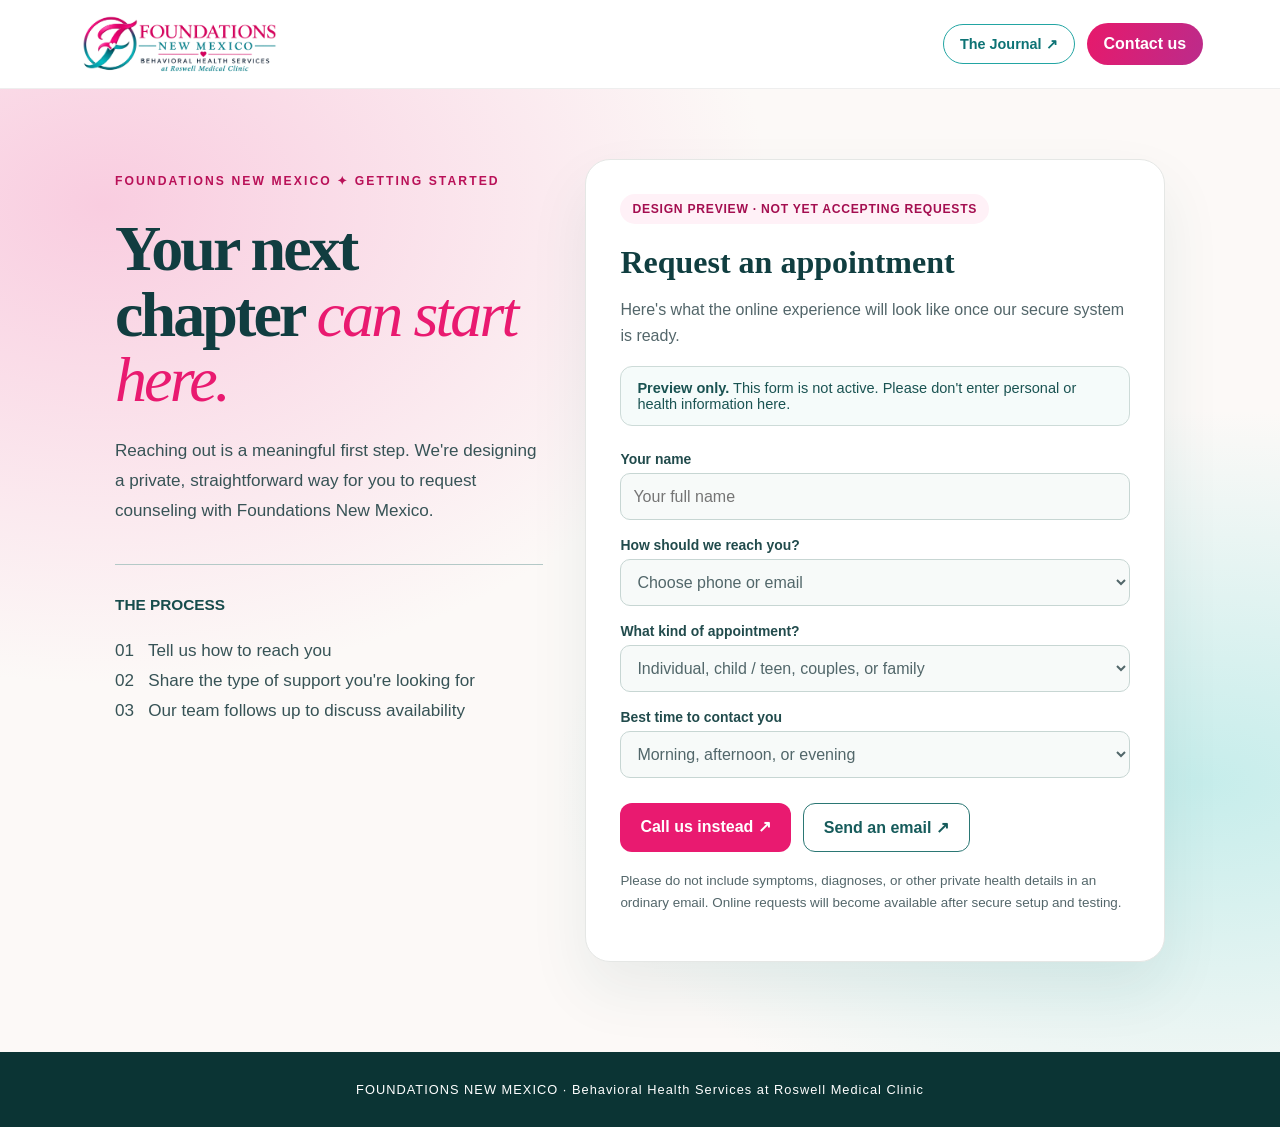
==== appointment.html @ cca27cfd "Create safe preview of independent Foundations appointment request experience" ====
<!doctype html>
<html lang="en"><head><meta charset="utf-8"><meta name="viewport" content="width=device-width,initial-scale=1">
<title>Request an Appointment | Foundations New Mexico</title>
<meta name="description" content="Learn how to request a counseling appointment with Foundations New Mexico in Roswell.">
<link rel="stylesheet" href="styles.css?v=20261008-appointment-preview">
<style>
.appointment-shell{min-height:calc(100vh - 90px);background:radial-gradient(ellipse at 8% 12%,#f9cde0 0%,transparent 40%),radial-gradient(ellipse at 94% 72%,#c6edeb 0%,transparent 38%),#fcf9f7;padding:70px 22px 90px}
.appointment-wrap{max-width:1050px;margin:auto;display:grid;grid-template-columns: .85fr 1.15fr;gap:42px;align-items:start}
.appointment-intro .eyebrow{color:#b91158;letter-spacing:.17em;font-size:.76rem;font-weight:900}.appointment-intro h1{font:700 clamp(2.8rem,5vw,5rem)/1.02 Georgia,serif;letter-spacing:-.045em;margin:24px 0;color:#113d40}.appointment-intro h1 em{color:#e91a70;font-weight:400}.appointment-intro p{font-size:1.07rem;line-height:1.75;color:#375356}.appointment-steps{margin-top:38px;border-top:1px solid #b4c9c7;padding-top:25px;color:#174c4c;font-size:.96rem;line-height:1.9}.appointment-card{background:white;border:1px solid #e5e7e5;border-radius:25px;padding:34px;box-shadow:0 28px 60px #1d505015}.appointment-pill{display:inline-block;border-radius:100px;padding:8px 12px;background:#fff1f7;color:#a40e50;font-weight:800;font-size:.76rem;letter-spacing:.06em}.appointment-card h2{font:700 2rem Georgia,serif;color:#103e40;margin:20px 0 10px}.appointment-card p{line-height:1.6;color:#53666a}.appointment-demo{border:1px solid #cddbd8;background:#f5fbfa;border-radius:12px;padding:13px 16px;color:#1a5352;font-size:.91rem;margin:18px 0 25px}.appointment-card label{display:block;font-size:.87rem;margin:17px 0 0;color:#214b4c}.appointment-card input,.appointment-card select{border-radius:10px;border:1px solid #c7d6d3;background:#f7faf9;min-height:47px;color:#52676a}.appointment-card input:disabled,.appointment-card select:disabled{opacity:1}.appointment-actions{display:flex;gap:12px;flex-wrap:wrap;margin-top:25px}.appointment-actions a{display:inline-block;padding:14px 20px;border-radius:12px;text-decoration:none;font-weight:800}.appointment-call{background:#e91a70;color:white}.appointment-email{border:1px solid #2b7774;color:#165b5b}.appointment-footnote{font-size:.84rem;color:#5c6c70;margin-top:18px}@media(max-width:760px){.appointment-wrap{grid-template-columns:1fr;gap:25px}.appointment-shell{padding:44px 18px 70px}.appointment-card{padding:24px}.appointment-intro h1{font-size:3.25rem}}
</style></head><body>
<header class="site-header"><a class="brand" href="index.html" aria-label="Foundations New Mexico home"><img src="foundations-logo-web.webp" alt="Foundations New Mexico"></a><nav class="header-actions" aria-label="Main navigation"><a class="blog-nav" href="journal.html">The Journal ↗</a><a class="request" href="index.html#contact">Contact us</a></nav></header>
<main class="appointment-shell"><div class="appointment-wrap">
<section class="appointment-intro"><p class="eyebrow">FOUNDATIONS NEW MEXICO ✦ GETTING STARTED</p><h1>Your next chapter <em>can start here.</em></h1><p>Reaching out is a meaningful first step. We're designing a private, straightforward way for you to request counseling with Foundations New Mexico.</p><div class="appointment-steps"><strong>THE PROCESS</strong><p>01 &nbsp; Tell us how to reach you<br>02 &nbsp; Share the type of support you're looking for<br>03 &nbsp; Our team follows up to discuss availability</p></div></section>
<section class="appointment-card" aria-labelledby="form-heading"><span class="appointment-pill">DESIGN PREVIEW · NOT YET ACCEPTING REQUESTS</span><h2 id="form-heading">Request an appointment</h2><p>Here's what the online experience will look like once our secure system is ready.</p><div class="appointment-demo"><strong>Preview only.</strong> This form is not active. Please don't enter personal or health information here.</div>
<div aria-label="Illustrative appointment request form">
<label for="demo-name">Your name</label><input id="demo-name" type="text" placeholder="Your full name" disabled>
<label for="demo-contact">How should we reach you?</label><select id="demo-contact" disabled><option>Choose phone or email</option></select>
<label for="demo-service">What kind of appointment?</label><select id="demo-service" disabled><option>Individual, child / teen, couples, or family</option></select>
<label for="demo-time">Best time to contact you</label><select id="demo-time" disabled><option>Morning, afternoon, or evening</option></select>
</div><div class="appointment-actions"><a class="appointment-call" href="tel:+15759146446">Call us instead ↗</a><a class="appointment-email" href="mailto:elizabeth@foundationsnewmexico.com?subject=Appointment%20Inquiry">Send an email ↗</a></div><p class="appointment-footnote">Please do not include symptoms, diagnoses, or other private health details in an ordinary email. Online requests will become available after secure setup and testing.</p></section>
</div></main><footer>FOUNDATIONS NEW MEXICO · Behavioral Health Services at Roswell Medical Clinic</footer></body></html>
---- styles.css ----
:root{--pink:#ee176d;--teal:#22a5a3;--ink:#09090b;--cream:#fbf8f3}*{box-sizing:border-box}html{scroll-behavior:smooth}body{margin:0;color:var(--ink);background:var(--cream);font-family:Arial,Helvetica,sans-serif}.site-header{min-height:88px;background:#fff;display:flex;align-items:center;justify-content:space-between;gap:24px;padding:10px max(24px,6vw);border-bottom:1px solid #eee}.brand{display:block;line-height:0}.brand img{display:block;width:min(320px,44vw);max-height:68px;object-fit:contain;object-position:left center}.request,button{background:var(--pink);color:#fff;padding:11px 17px;border:0;text-decoration:none;font-weight:800}.hero{background:#fff;padding:92px max(9vw,28px) 78px}.hero-copy{text-align:right}.hero h1{font-size:2.25rem;margin:0 0 28px;font-weight:900;letter-spacing:.01em}.hero h2{font-size:1.55rem;line-height:1.2;margin:0 0 28px;font-weight:900}.hero p{font-size:1.15rem;line-height:1.55;margin:0 0 55px}.hero-room{display:block;width:min(680px,100%);height:455px;margin-left:auto;object-fit:cover;object-position:center}.human{padding:72px max(9vw,28px) 70px;background:linear-gradient(135deg,#fff 70%,#e6f3f1);max-width:760px;margin:auto}.angle-wrap{clip-path:polygon(0 0,84% 0,100% 100%,14% 100%);height:410px;margin-bottom:38px;overflow:hidden}.second-room{display:block;width:100%;height:100%;object-fit:cover;object-position:center}.pink-label{color:var(--pink);font-weight:900;letter-spacing:.07em}.dots{color:var(--pink);font-weight:900;letter-spacing:2px;margin:18px 0}.human h2,.people h2,.contact h2{font-size:2rem;line-height:1.12;margin:0 0 22px}.human>p:not(.pink-label):not(.links){font-size:1.08rem;line-height:1.55}.links{display:grid;gap:8px;margin-top:28px}.links a{color:#111;text-decoration:underline}.people{background:var(--teal);padding:52px max(9vw,28px) 65px;max-width:760px;margin:auto}.people h2{font-size:2rem}.people>p:not(.pink-label){font-size:1.08rem;line-height:1.5}.portrait-placeholder{height:320px;border:5px solid #fff;margin-top:40px;display:grid;place-content:center;text-align:center;background:linear-gradient(145deg,#e9c7b5,#f7eee5);font:2rem Georgia}.portrait-placeholder small{font:14px Arial;margin-top:12px}.contact{max-width:760px;margin:auto;padding:70px max(9vw,28px);background:#fff}.contact form{display:grid;gap:16px;margin-top:30px}label{font-weight:700}input,select,textarea{display:block;width:100%;padding:12px;margin-top:6px;border:1px solid #bbb;font:inherit}address{margin-top:35px;font-style:normal;line-height:1.7}address a{color:inherit}footer{padding:30px;text-align:center;background:#0b3434;color:white;font-size:.8rem;letter-spacing:.08em}@media(max-width:600px){.site-header{min-height:70px;padding:8px 16px}.brand img{width:min(220px,55vw);max-height:54px}.request{font-size:.68rem;padding:9px 10px}.hero{padding:68px 22px 58px}.hero h1{font-size:1.9rem}.hero h2{font-size:1.25rem}.hero p{font-size:1rem}.hero-room{height:300px}.angle-wrap{height:310px}.human h2,.people h2,.contact h2{font-size:1.65rem}}
/* Locked poetic rebel hero */
.hero h1{font-size:clamp(2.05rem,4.3vw,4.1rem);line-height:1.13;letter-spacing:-.035em;max-width:900px;margin-left:auto}.hero h1 span{background:linear-gradient(110deg,#e91c72 12%,#b8328c 46%,#168e91 94%);background-clip:text;-webkit-background-clip:text;color:transparent}.hero h2{font-size:clamp(1.18rem,2.05vw,1.65rem);font-weight:500;line-height:1.48;max-width:670px}@media(max-width:600px){.hero h1{font-size:clamp(2rem,8vw,2.75rem);line-height:1.13}.hero h2{font-size:1.2rem}}

/* Refined luminous sparkle: quiet, editorial, never cartoonish */
.hero{position:relative;isolation:isolate;overflow:hidden;background:radial-gradient(ellipse at 8% 18%,rgba(34,165,163,.12),transparent 48%),radial-gradient(ellipse at 92% 38%,rgba(238,23,109,.09),transparent 50%),linear-gradient(140deg,#fff 20%,#fffafb 70%,#f7fdfc 100%)}
.hero::before,.hero::after{content:"";position:absolute;inset:0;z-index:-1;pointer-events:none}
.hero::before{background-image:radial-gradient(circle,rgba(224,54,130,.38) 0 1px,transparent 2.5px),radial-gradient(circle,rgba(34,165,163,.4) 0 1px,transparent 2.5px),radial-gradient(circle,rgba(212,174,107,.38) 0 1px,transparent 2.5px);background-size:231px 213px,307px 257px,389px 311px;background-position:25px 18px,140px 70px,70px 130px;opacity:.48;animation:foundationStardust 13s ease-in-out infinite alternate}
.hero::after{inset:8% 4% auto auto;width:min(390px,75vw);height:290px;border-radius:50%;background:radial-gradient(ellipse,rgba(241,191,213,.18),transparent 70%);filter:blur(25px);animation:foundationGlow 9s ease-in-out infinite alternate}
.hero-copy{position:relative;z-index:1}
.hero h1 span{background-image:linear-gradient(108deg,#d71e73 8%,#f26aa6 30%,#b33e94 51%,#168f93 88%);background-size:210% 100%;animation:foundationSheen 10s ease-in-out infinite alternate}
.hero-room{position:relative;border-radius:6px;box-shadow:0 22px 60px rgba(31,79,79,.15),0 0 0 1px rgba(220,167,191,.2);animation:foundationReveal 1s ease-out both}
.request{background:linear-gradient(110deg,#e7196b,#ba2c8c,#e7196b);background-size:220% 100%;transition:background-position .5s ease,transform .2s ease}
.request:hover{background-position:100% 0;transform:translateY(-2px)}
@keyframes foundationStardust{0%{opacity:.25;transform:translateY(0)}100%{opacity:.65;transform:translateY(-10px)}}
@keyframes foundationGlow{from{opacity:.55;transform:translateY(0)}to{opacity:1;transform:translateY(16px)}}
@keyframes foundationSheen{from{background-position:0% 50%}to{background-position:100% 50%}}
@keyframes foundationReveal{from{opacity:0;transform:translateY(15px)}to{opacity:1;transform:translateY(0)}}
@media(prefers-reduced-motion:reduce){.hero::before,.hero::after,.hero h1 span,.hero-room{animation:none!important}.request{transition:none}}

/* Counseling section: airy editorial styling to complement the hero */
.human{position:relative;max-width:900px;padding:86px clamp(25px,7vw,92px) 92px;background:linear-gradient(155deg,#fff 15%,#fffafd 64%,#f0faf9 100%);overflow:hidden}
.human::before{content:"";position:absolute;right:-100px;bottom:12%;width:340px;height:340px;background:radial-gradient(circle,rgba(34,165,163,.11),transparent 72%);pointer-events:none}
.human .angle-wrap{position:relative;max-width:700px;height:440px;margin:0 auto 64px;clip-path:polygon(0 0,91% 0,100% 100%,9% 100%);filter:drop-shadow(0 15px 25px rgba(19,79,76,.12))}
.human .second-room{object-position:center 48%;transition:transform .8s ease}
.human .angle-wrap:hover .second-room{transform:scale(1.035)}
.human .pink-label{font-size:.8rem;letter-spacing:.16em;margin-bottom:10px}
.human .dots{font-size:1.35rem;letter-spacing:5px;margin:8px 0 24px}
.human h2{font-size:clamp(2.05rem,4vw,3.25rem);letter-spacing:-.035em;line-height:1.12;max-width:700px}
.human>p:not(.pink-label):not(.links){position:relative;font-size:1.12rem;line-height:1.8;max-width:690px;color:#35383b}
.human .links{display:flex;flex-wrap:wrap;gap:14px;margin-top:32px}
.human .links a{display:inline-flex;align-items:center;min-height:45px;padding:12px 20px;border-radius:50px;border:1px solid rgba(34,165,163,.35);text-decoration:none;color:#176f71;background:#fff;font-weight:700;transition:transform .2s,box-shadow .2s}
.human .links a:first-child{background:var(--teal);color:#fff;border-color:var(--teal)}
.human .links a:hover{transform:translateY(-2px);box-shadow:0 8px 22px rgba(19,79,76,.12)}
@media(max-width:600px){.human{padding:56px 24px 70px}.human .angle-wrap{height:275px;margin-bottom:43px}.human h2{font-size:2rem}.human>p:not(.pink-label):not(.links){font-size:1.03rem;line-height:1.7}.human .links{display:grid}.human .links a{justify-content:center}}
@media(prefers-reduced-motion:reduce){.human .second-room,.human .links a{transition:none}}

/* Mobile legibility and prominent calls to action */
.human .links{display:flex;gap:12px;flex-wrap:wrap}
.human .links a{display:inline-flex!important;align-items:center;justify-content:center;text-align:center;text-decoration:none!important;background:#fff!important;color:#13777a!important;border:1.5px solid #22a5a3!important;border-radius:999px!important;padding:13px 22px!important;font-size:1rem!important;font-weight:800!important;line-height:1.3!important}
.human .links a:first-child{background:#168f93!important;color:#fff!important}
@media(max-width:600px){.human{padding:48px 25px 62px!important}.human h2{font-size:clamp(1.75rem,7vw,2.1rem)!important;line-height:1.18!important}.human>p:not(.pink-label):not(.links){font-size:1rem!important;line-height:1.65!important}.human .links{display:grid!important;gap:12px!important}.human .links a{width:100%!important}.human .pink-label{font-size:.78rem!important;letter-spacing:.11em!important}.human .dots{margin:10px 0 23px!important}}

/* People section: warm, distinctive, polished */
.people{position:relative;isolation:isolate;overflow:hidden;max-width:900px;margin:0 auto;padding:85px clamp(25px,7vw,90px) 92px;background:linear-gradient(140deg,#087a7e 0%,#168f93 53%,#0a666c 100%);color:#fff}
.people::before{content:"";position:absolute;inset:0;z-index:-1;background:radial-gradient(ellipse at 90% 8%,rgba(255,255,255,.16),transparent 44%),radial-gradient(ellipse at 5% 100%,rgba(238,23,109,.22),transparent 50%)}
.people .pink-label{display:inline-block;color:#fff;font-size:.78rem;letter-spacing:.14em;font-weight:800;padding:10px 15px;border:1px solid rgba(255,255,255,.48);border-radius:30px;background:rgba(255,255,255,.08);margin:0 0 27px}
.people h2{font-size:clamp(2.15rem,4.5vw,3.5rem);line-height:1.13;letter-spacing:-.035em;max-width:750px;margin:0 0 27px;color:#fff}
.people>p:not(.pink-label){font-size:clamp(1.04rem,1.8vw,1.19rem);line-height:1.75;max-width:680px;color:#f4ffff;margin-bottom:38px}
.people .portrait-placeholder{display:flex;flex-direction:column;justify-content:center;align-items:center;gap:13px;min-height:220px;border-radius:16px;border:1px solid rgba(255,255,255,.35);background:linear-gradient(135deg,rgba(255,255,255,.15),rgba(255,255,255,.05));backdrop-filter:blur(8px);box-shadow:0 18px 45px rgba(0,57,59,.16);color:#fff;text-align:center;padding:25px}
.people .portrait-placeholder span{font-family:Georgia,serif;font-size:clamp(1.7rem,4vw,2.7rem);font-weight:700}
.people .portrait-placeholder small{font-size:.88rem;letter-spacing:.1em;font-weight:700}
@media(max-width:600px){.people{padding:62px 25px 68px}.people h2{font-size:2.1rem}.people>p:not(.pink-label){font-size:1.04rem;line-height:1.7}.people .portrait-placeholder{min-height:175px}}

/* Mission-led Foundations story */
.people{display:grid;grid-template-columns:minmax(0,1.1fr) minmax(0,.9fr);align-items:center;gap:36px;max-width:1100px}
.people .people-story{min-width:0}
.people h2 em{font-style:normal;color:#ffe4ee}
.people .people-story>p:not(.pink-label){color:#f7ffff;font-size:1.08rem;line-height:1.75;margin:0 0 18px}
.people .people-story .people-signoff{font-weight:800;letter-spacing:.01em;color:#fff;margin-top:30px}
.people .people-photo{margin:0;align-self:stretch;display:flex;flex-direction:column;justify-content:center;gap:12px}
.people .people-photo img{display:block;width:100%;height:420px;object-fit:cover;object-position:center;border-radius:16px;box-shadow:0 18px 45px rgba(0,49,52,.27);border:1px solid rgba(255,255,255,.35)}
.people .people-photo figcaption{font-size:.82rem;letter-spacing:.04em;color:#f2ffff;text-align:center}
@media(max-width:760px){.people{grid-template-columns:1fr;gap:28px}.people .people-photo img{height:300px}.people h2{font-size:clamp(2rem,8vw,2.6rem)}}

/* Contact: invitation, not intake paperwork */
.contact{position:relative;overflow:hidden;max-width:1100px;margin:0 auto;padding:90px clamp(24px,7vw,95px) 86px;background:radial-gradient(ellipse at 100% 0%,rgba(34,165,163,.15),transparent 50%),radial-gradient(ellipse at 0% 100%,rgba(238,23,109,.10),transparent 55%),#fff}
.contact-inner{max-width:760px;margin:auto}
.contact .pink-label{font-size:.79rem;letter-spacing:.16em;margin:0 0 24px}
.contact h2{font-size:clamp(2.2rem,5vw,4.2rem);line-height:1.12;letter-spacing:-.045em;margin:0 0 23px;color:#122e31}
.contact h2 em{font-style:normal;color:var(--pink)}
.contact-intro{font-size:clamp(1.07rem,2vw,1.3rem);line-height:1.7;max-width:630px;color:#384548;margin:0}
.contact-actions{display:flex;flex-wrap:wrap;gap:13px;margin:32px 0 16px}
.contact-actions a{display:inline-flex;align-items:center;justify-content:space-between;gap:24px;min-height:55px;padding:15px 24px;border-radius:100px;text-decoration:none;font-weight:800;transition:transform .2s,box-shadow .2s}
.contact-actions a:hover{transform:translateY(-2px);box-shadow:0 10px 26px rgba(0,60,63,.14)}
.contact-primary{background:var(--pink);color:#fff}
.contact-secondary{border:1.5px solid var(--teal);color:#116b6e;background:#fff}
.contact-privacy{font-size:.85rem;line-height:1.6;color:#61696b;max-width:580px}
.contact-details{display:grid;grid-template-columns:1fr 1fr;gap:26px;margin-top:49px;padding-top:28px;border-top:1px solid #dce8e7}
.contact-details>div{display:flex;flex-direction:column;gap:7px}
.contact-details span{color:#0f777a;font-size:.76rem;font-weight:900;letter-spacing:.15em;margin-bottom:8px}
.contact-details address{margin:0;font-size:1rem;font-style:normal;line-height:1.6}
.contact-details a{font-size:1rem;color:#193d40;text-decoration:none;overflow-wrap:anywhere}
.contact-details a:hover{text-decoration:underline}
@media(max-width:600px){.contact{padding:65px 24px 72px}.contact h2{font-size:clamp(2.15rem,9vw,2.85rem)}.contact-actions{display:grid}.contact-actions a{width:100%}.contact-details{grid-template-columns:1fr;gap:30px;margin-top:38px}}
@media(prefers-reduced-motion:reduce){.contact-actions a{transition:none}}

/* Foundations Journal */
.journal{max-width:1100px;margin:auto;padding:90px clamp(24px,6vw,76px) 95px;background:linear-gradient(150deg,#fffafc,#fff 47%,#eff9f8);color:#153437}
.journal-head{max-width:760px;margin-bottom:44px}.journal-head .pink-label{font-size:.8rem;letter-spacing:.16em;margin:0 0 18px}.journal h2{font-size:clamp(2.2rem,5vw,4rem);line-height:1.13;letter-spacing:-.04em;margin:0 0 21px}.journal h2 em{font-style:normal;color:var(--pink)}.journal-head>p:last-child{font-size:1.16rem;line-height:1.75;color:#4d5b5d}.journal-grid{display:grid;grid-template-columns:repeat(3,minmax(0,1fr));gap:18px;align-items:start}.journal-card{background:#fff;border:1px solid #e2e9e8;border-top:4px solid var(--teal);border-radius:14px;padding:28px 24px;box-shadow:0 12px 32px rgba(16,66,65,.07)}.journal-card:nth-child(2){border-top-color:var(--pink)}.journal-topic{font-size:.71rem;letter-spacing:.14em;color:#0c7778;font-weight:900}.journal-card h3{font:700 clamp(1.5rem,2.3vw,1.9rem)/1.2 Georgia,serif;letter-spacing:-.02em;margin:17px 0}.journal-card>p{font-size:1rem;line-height:1.65;color:#536064}.journal-card details{border-top:1px solid #e5eeee;margin-top:24px;padding-top:18px}.journal-card summary{list-style:none;cursor:pointer;color:#a91357;font-weight:800;display:flex;justify-content:space-between;gap:12px}.journal-card summary::-webkit-details-marker{display:none}.journal-card summary:focus-visible{outline:3px solid var(--teal);outline-offset:5px}.journal-card details[open] summary{margin-bottom:22px}.journal-article{font-size:.96rem;line-height:1.75;color:#36494b}.journal-article p{margin:0 0 15px}.journal-note{font-size:.82rem;line-height:1.6;color:#607173;margin:28px 0 0}@media(max-width:850px){.journal-grid{grid-template-columns:1fr}.journal-card{padding:26px}.journal{padding:66px 24px 75px}.journal-head{margin-bottom:30px}}

/* Journal shortcut in header */
.header-actions{display:flex;align-items:center;justify-content:flex-end;gap:12px;flex-wrap:wrap}
.blog-nav{display:inline-flex;align-items:center;gap:8px;padding:11px 16px;border:1.5px solid var(--teal);border-radius:999px;color:#0d7375;background:#fff;text-decoration:none;font-size:.9rem;font-weight:800;white-space:nowrap;transition:background .2s,transform .2s}
.blog-nav:hover{background:#eefaf9;transform:translateY(-1px)}
.header-actions .request{display:inline-flex;align-items:center;justify-content:center;min-height:42px;border-radius:999px;text-align:center;white-space:nowrap}
@media(max-width:600px){.site-header{gap:8px}.header-actions{gap:6px;flex-wrap:nowrap}.blog-nav{font-size:.73rem;padding:9px 10px}.header-actions .request{font-size:.68rem;padding:9px 10px;white-space:normal;line-height:1.15}.brand img{width:min(175px,38vw)}}
@media(max-width:380px){.blog-nav{font-size:.68rem;padding:8px}.header-actions .request{font-size:.64rem;padding:8px}.brand img{width:32vw}}

/* Dedicated journal pages and readable article layout */
.journal h1{font-size:clamp(2.5rem,5vw,4.3rem);line-height:1.12;letter-spacing:-.04em;margin:0 0 20px}.journal h1 em{font-style:normal;color:var(--pink)}
.journal-read{display:inline-flex;justify-content:space-between;gap:16px;width:100%;margin-top:22px;padding-top:18px;border-top:1px solid #e5eeee;color:#a91357;text-decoration:none;font-weight:800}
.journal-read:hover,.journal-back:hover{text-decoration:underline}
.journal-all{display:inline-flex;align-items:center;gap:18px;background:#168f93;color:#fff;border-radius:999px;text-decoration:none;padding:15px 24px;font-weight:800;margin-top:34px}
.journal-page{min-height:75vh}
.journal-reading{max-width:820px;margin:0 auto;padding:80px clamp(24px,7vw,80px) 100px;background:radial-gradient(ellipse at 100% 0%,rgba(34,165,163,.1),transparent 48%),#fff}
.journal-back{display:inline-block;margin-bottom:48px;color:#0b7779;font-weight:800;text-decoration:none}
.journal-reading .pink-label{font-size:.78rem;letter-spacing:.16em;margin:0 0 22px}
.journal-reading h1{font:700 clamp(2.6rem,5.6vw,4.8rem)/1.12 Georgia,serif;letter-spacing:-.04em;color:#193c3d;margin:0 0 28px}
.journal-deck{font-size:clamp(1.2rem,2.3vw,1.5rem);line-height:1.55;color:#526265;border-bottom:1px solid #dce8e7;padding-bottom:35px;margin-bottom:40px}
.journal-reading-body{font:1.16rem/1.85 Georgia,serif;color:#263e40}
.journal-reading-body p{margin:0 0 26px}
.journal-reading-end{margin-top:55px;padding:26px;border-left:4px solid var(--pink);background:#f4fbfa}
.journal-reading-end p{font:700 1.5rem Georgia,serif;margin:0 0 12px}
.journal-reading-end a{color:#0a7377;font-weight:800}
@media(max-width:600px){.journal-reading{padding:56px 24px 72px}.journal-back{margin-bottom:35px}.journal-reading-body{font-size:1.08rem}}

/* Journal editorial sparkle: restrained celestial glow, glossy magazine cards */
.journal-page{position:relative;isolation:isolate;overflow:hidden;max-width:1100px;min-height:83vh;padding:106px clamp(24px,7vw,85px) 105px;background:radial-gradient(ellipse at 12% 0%,rgba(238,23,109,.18),transparent 45%),radial-gradient(ellipse at 92% 28%,rgba(34,165,163,.24),transparent 44%),linear-gradient(135deg,#fff7fc 0%,#fff 47%,#e9f8f7 100%)}
.journal-page::before{content:"";position:absolute;inset:0;z-index:-1;pointer-events:none;background-image:radial-gradient(circle,rgba(232,28,115,.65) 0 1px,transparent 2px),radial-gradient(circle,rgba(34,165,163,.7) 0 1px,transparent 2px),radial-gradient(circle,rgba(207,161,87,.6) 0 1px,transparent 2px);background-size:173px 193px,263px 229px,337px 293px;background-position:15px 40px,92px 120px,30px 190px;opacity:.6;animation:foundationStardust 14s ease-in-out infinite alternate}
.journal-page::after{content:"✧";position:absolute;right:7%;top:85px;font:normal clamp(5rem,11vw,10rem)/1 Georgia,serif;color:rgba(223,60,131,.16);pointer-events:none}
.journal-page .journal-head{position:relative;max-width:850px;margin-bottom:57px}
.journal-page .journal-head .pink-label{display:inline-flex;align-items:center;gap:10px;border:1px solid rgba(238,23,109,.25);background:rgba(255,255,255,.68);padding:10px 17px;border-radius:100px;box-shadow:0 8px 30px rgba(238,23,109,.07)}
.journal-page .journal-head .pink-label::before{content:"✦";font-size:.8rem}
.journal-page h1{font-family:Georgia,serif;font-size:clamp(3.05rem,6.7vw,5.8rem);line-height:1.04;letter-spacing:-.055em;color:#103f42;max-width:840px;text-wrap:balance;text-shadow:0 1px 0 rgba(255,255,255,.5)}
.journal-page h1 em{background:linear-gradient(105deg,#ec176d,#ba398e 52%,#168f93);background-clip:text;-webkit-background-clip:text;color:transparent;font-style:italic}
.journal-page .journal-head>p:last-child{font-size:clamp(1.13rem,2vw,1.3rem);line-height:1.75;max-width:670px}
.journal-page .journal-grid{gap:22px}
.journal-page .journal-card{position:relative;isolation:isolate;overflow:hidden;display:flex;flex-direction:column;min-height:345px;padding:34px 27px 28px;border:1px solid rgba(34,165,163,.2);border-radius:22px;background:linear-gradient(145deg,rgba(255,255,255,.97),rgba(255,255,255,.86));box-shadow:0 18px 50px rgba(14,69,74,.10),0 3px 12px rgba(238,23,109,.05);transition:transform .3s ease,box-shadow .3s ease}
.journal-page .journal-card::before{content:"";position:absolute;inset:0 0 auto;height:5px;background:linear-gradient(90deg,#ee176d,#f7a5d0,#22a5a3,#d7b56e,#ee176d);background-size:200% 100%;animation:foundationSheen 9s ease-in-out infinite alternate}
.journal-page .journal-card::after{content:"✧";position:absolute;right:14px;top:22px;font:normal 3rem Georgia,serif;color:rgba(34,165,163,.16);pointer-events:none}
.journal-page .journal-card:nth-child(2){background:linear-gradient(155deg,#fff 40%,#fff1f7 100%)}
.journal-page .journal-card:nth-child(3){background:linear-gradient(155deg,#fff 35%,#ecfaf9 100%)}
.journal-page .journal-card:hover{transform:translateY(-7px);box-shadow:0 27px 65px rgba(14,69,74,.16),0 5px 15px rgba(238,23,109,.08)}
.journal-page .journal-card h3{font-size:clamp(1.7rem,2.5vw,2.15rem);color:#183e40;margin:24px 0 16px}
.journal-page .journal-card>p{line-height:1.75}
.journal-page .journal-read{margin-top:auto;padding-top:24px;border-color:#e5e8e8}
.journal-page .journal-read span{font-size:1.3rem;transition:transform .2s}
.journal-page .journal-read:hover span{transform:translate(3px,-3px)}
.journal-page .journal-note{margin-top:35px}
@media(max-width:850px){.journal-page{padding:76px 24px 82px}.journal-page .journal-head{margin-bottom:38px}.journal-page .journal-card{min-height:0}.journal-page::after{top:125px;right:5%;font-size:5rem}}
@media(prefers-reduced-motion:reduce){.journal-page::before,.journal-page .journal-card::before{animation:none}.journal-page .journal-card,.journal-page .journal-read span{transition:none}}

/* The Foundations Journal — cinematic editorial redesign */
.magazine{max-width:1200px;margin:auto;position:relative;overflow:hidden;background:#faf6f5;color:#183b3c}
.magazine-intro{position:relative;isolation:isolate;overflow:hidden;padding:105px clamp(26px,8vw,105px) 94px;background:radial-gradient(ellipse at 88% 0%,rgba(242,72,146,.25),transparent 48%),radial-gradient(ellipse at 6% 92%,rgba(25,162,160,.28),transparent 50%),linear-gradient(125deg,#132c37 0%,#173c43 56%,#3b2641 100%);color:#fff}
.magazine-intro::before{content:"";position:absolute;inset:0;z-index:-1;pointer-events:none;background-image:radial-gradient(circle,rgba(255,255,255,.85) 0 1px,transparent 2px),radial-gradient(circle,rgba(250,167,203,.8) 0 1px,transparent 2px);background-size:193px 227px,317px 263px;background-position:24px 27px,110px 89px;opacity:.45;animation:foundationStardust 14s ease-in-out infinite alternate}
.magazine-eyebrow{font-size:.78rem;letter-spacing:.23em;font-weight:800;color:#f4c2d7;margin:0 0 37px}.magazine-eyebrow span{padding:0 12px;color:#91dad7}
.magazine-intro h1{font:400 clamp(3.4rem,7.8vw,7rem)/.99 Georgia,serif;letter-spacing:-.06em;max-width:950px;margin:0 0 33px;text-wrap:balance}
.magazine-intro h1 em{font-style:italic;background:linear-gradient(100deg,#fba4ce 10%,#fff2f6 47%,#9ae4df 93%);background-clip:text;-webkit-background-clip:text;color:transparent}
.magazine-intro>p:not(.magazine-eyebrow){font-size:clamp(1.05rem,1.9vw,1.3rem);line-height:1.7;max-width:600px;color:#e6f2f1}
.magazine-spark{position:absolute;right:8%;bottom:60px;color:#f6b3d1;font-size:2rem;letter-spacing:14px;opacity:.7}
.magazine-feature{display:grid;grid-template-columns:1.05fr .95fr;min-height:520px;background:#fff}
.magazine-photo{position:relative;min-height:500px;background:linear-gradient(transparent,rgba(15,45,46,.1)),url("5B493C05-90E5-46DB-8E61-14EF43C59E51.png") center/cover no-repeat}
.magazine-photo-mark{position:absolute;left:26px;top:22px;font-size:2.5rem;color:rgba(255,255,255,.85);text-shadow:0 0 16px #ee176d}
.magazine-feature-copy{display:flex;flex-direction:column;align-items:flex-start;justify-content:center;padding:clamp(36px,5vw,76px);background:radial-gradient(ellipse at 100% 0%,rgba(238,23,109,.11),transparent 55%),#fff}
.magazine-kicker{display:flex;justify-content:space-between;width:100%;gap:12px;color:#aa165c;font-size:.73rem;font-weight:900;letter-spacing:.14em}
.magazine-kicker span{color:#15898a}
.magazine-feature-copy h2{font:400 clamp(2.7rem,4.8vw,4.7rem)/1.06 Georgia,serif;letter-spacing:-.045em;margin:30px 0 23px;color:#173d40}
.magazine-feature-copy h2 em{font-style:italic;color:#dc2478}
.magazine-feature-copy>p:not(.magazine-kicker){font-size:1.08rem;line-height:1.75;color:#516063}
.magazine-feature-copy>a{margin-top:24px;display:inline-flex;gap:24px;align-items:center;padding:15px 23px;border-radius:999px;background:#ee176d;color:#fff;text-decoration:none;font-weight:800}
.magazine-more{padding:76px clamp(25px,7vw,85px) 86px;background:linear-gradient(145deg,#fbf6f5,#eff8f7)}
.magazine-more-heading{display:flex;align-items:center;justify-content:space-between;border-bottom:1px solid #b5d6d3;padding-bottom:18px;margin-bottom:31px;font-size:.79rem;letter-spacing:.19em;font-weight:900;color:#126e73}
.magazine-more-heading span:last-child{font-size:2rem;color:#d62b7a}
.magazine-story-grid{display:grid;grid-template-columns:repeat(2,minmax(0,1fr));gap:24px}
.magazine-story-grid .journal-card{min-height:340px;display:flex;flex-direction:column;padding:39px;border-radius:2px;border:0;border-top:5px solid #e9277a;background:#fff;box-shadow:0 18px 45px rgba(21,71,73,.09)}
.magazine-story-grid .journal-card:nth-child(2){border-top-color:#22a5a3}
.magazine-story-grid .journal-card h3{font:400 clamp(2rem,3vw,3rem)/1.12 Georgia,serif;letter-spacing:-.035em;margin:24px 0 20px}
.magazine-story-grid .journal-card>p{font-size:1.05rem;line-height:1.7}
.magazine-story-grid .journal-read{margin-top:auto}
.magazine-disclaimer{font-size:.81rem;line-height:1.6;color:#647476;padding:0 clamp(25px,7vw,85px) 34px;margin:0;background:#eff8f7}
@media(max-width:760px){.magazine-intro{padding:74px 25px 75px}.magazine-intro h1{font-size:clamp(3.1rem,11vw,4.6rem)}.magazine-spark{display:none}.magazine-feature{grid-template-columns:1fr}.magazine-photo{min-height:360px}.magazine-feature-copy{padding:43px 26px 56px}.magazine-more{padding:58px 24px 66px}.magazine-story-grid{grid-template-columns:1fr}.magazine-story-grid .journal-card{padding:30px;min-height:290px}}
@media(prefers-reduced-motion:reduce){.magazine-intro::before{animation:none}}

/* Approved journal cover: keep embedded lettering fully visible */
.magazine-cover{width:100%;aspect-ratio:16/9;background:#173c43 url("D7D22479-C449-444B-A61A-F0DCE3608099.png") center/contain no-repeat;display:block}
.magazine .magazine-intro{padding-top:55px;padding-bottom:58px}
.magazine .magazine-intro h1{font-size:clamp(2.2rem,4vw,3.7rem);max-width:900px}
.magazine .magazine-intro .magazine-spark{bottom:35px}
@media(max-width:760px){.magazine-cover{aspect-ratio:16/9}.magazine .magazine-intro{padding-top:42px;padding-bottom:48px}.magazine .magazine-intro h1{font-size:clamp(2rem,6vw,3rem)}}

/* Journal has one cover image only; featured article becomes an editorial text panel */
.magazine .magazine-feature{display:block;min-height:0}
.magazine .magazine-feature-copy{padding:48px clamp(25px,7vw,85px);display:block;background:linear-gradient(115deg,#fff8fb,#f0faf9)}
.magazine .magazine-feature-copy h2{max-width:780px;font-size:clamp(2.4rem,4.5vw,4.2rem);margin:18px 0}
.magazine .magazine-feature-copy>p:not(.magazine-kicker){max-width:720px}
.magazine .magazine-kicker{max-width:800px}

/* Journal article photography */
.magazine .journal-feature-image{display:block;width:100%;max-height:530px;object-fit:cover;object-position:center}
.magazine .magazine-feature{overflow:hidden}
.magazine .journal-card-image{display:block;width:100%;aspect-ratio:16/10;object-fit:cover;margin:0 0 22px;border-radius:14px}
.journal-article-figure{margin:28px 0 38px;width:100%}
.journal-article-figure img{display:block;width:100%;height:auto;max-height:540px;object-fit:cover;border-radius:18px}
@media(max-width:700px){.magazine .journal-feature-image{max-height:none;aspect-ratio:4/3;object-fit:cover}.magazine .journal-card-image{aspect-ratio:4/3}.journal-article-figure{margin:22px 0 28px}.journal-article-figure img{max-height:none;aspect-ratio:4/3;object-fit:cover;border-radius:12px}}
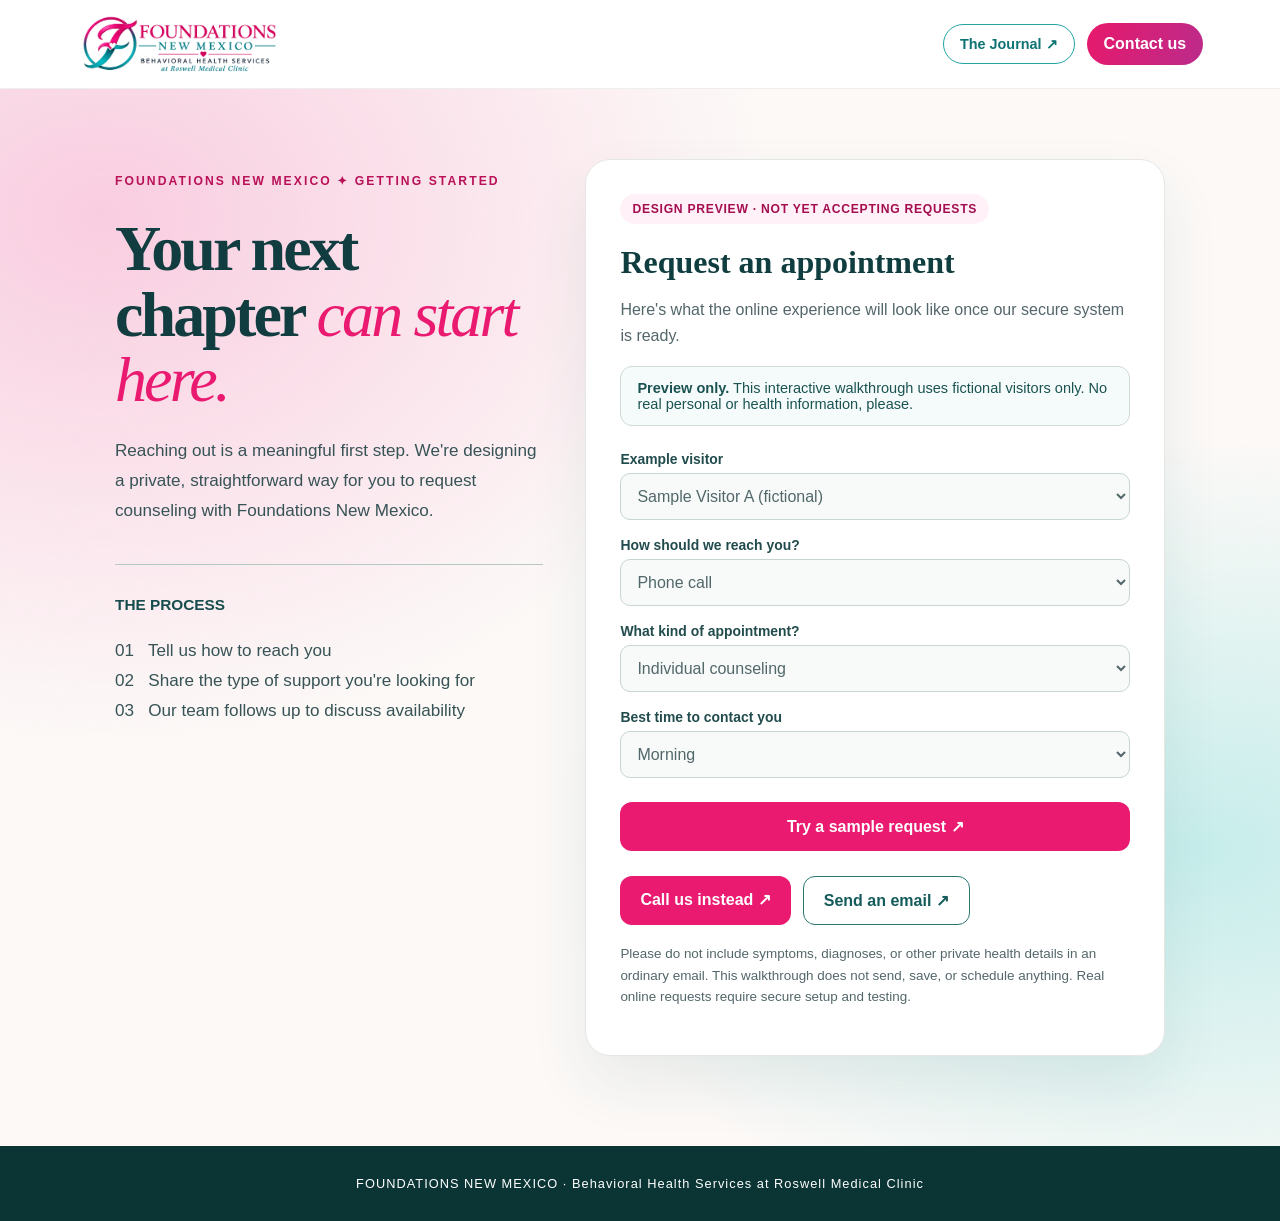
==== commit c4ce1791: "Add fictional interactive appointment request walkthrough with no backend" ====
--- a/appointment.html
+++ b/appointment.html
@@ -1,21 +1,43 @@
 <!doctype html>
 <html lang="en"><head><meta charset="utf-8"><meta name="viewport" content="width=device-width,initial-scale=1">
 <title>Request an Appointment | Foundations New Mexico</title>
-<meta name="description" content="Learn how to request a counseling appointment with Foundations New Mexico in Roswell.">
+<meta name="robots" content="noindex,nofollow"><meta name="description" content="Learn how to request a counseling appointment with Foundations New Mexico in Roswell.">
 <link rel="stylesheet" href="styles.css?v=20261008-appointment-preview">
 <style>
 .appointment-shell{min-height:calc(100vh - 90px);background:radial-gradient(ellipse at 8% 12%,#f9cde0 0%,transparent 40%),radial-gradient(ellipse at 94% 72%,#c6edeb 0%,transparent 38%),#fcf9f7;padding:70px 22px 90px}
 .appointment-wrap{max-width:1050px;margin:auto;display:grid;grid-template-columns: .85fr 1.15fr;gap:42px;align-items:start}
 .appointment-intro .eyebrow{color:#b91158;letter-spacing:.17em;font-size:.76rem;font-weight:900}.appointment-intro h1{font:700 clamp(2.8rem,5vw,5rem)/1.02 Georgia,serif;letter-spacing:-.045em;margin:24px 0;color:#113d40}.appointment-intro h1 em{color:#e91a70;font-weight:400}.appointment-intro p{font-size:1.07rem;line-height:1.75;color:#375356}.appointment-steps{margin-top:38px;border-top:1px solid #b4c9c7;padding-top:25px;color:#174c4c;font-size:.96rem;line-height:1.9}.appointment-card{background:white;border:1px solid #e5e7e5;border-radius:25px;padding:34px;box-shadow:0 28px 60px #1d505015}.appointment-pill{display:inline-block;border-radius:100px;padding:8px 12px;background:#fff1f7;color:#a40e50;font-weight:800;font-size:.76rem;letter-spacing:.06em}.appointment-card h2{font:700 2rem Georgia,serif;color:#103e40;margin:20px 0 10px}.appointment-card p{line-height:1.6;color:#53666a}.appointment-demo{border:1px solid #cddbd8;background:#f5fbfa;border-radius:12px;padding:13px 16px;color:#1a5352;font-size:.91rem;margin:18px 0 25px}.appointment-card label{display:block;font-size:.87rem;margin:17px 0 0;color:#214b4c}.appointment-card input,.appointment-card select{border-radius:10px;border:1px solid #c7d6d3;background:#f7faf9;min-height:47px;color:#52676a}.appointment-card input:disabled,.appointment-card select:disabled{opacity:1}.appointment-actions{display:flex;gap:12px;flex-wrap:wrap;margin-top:25px}.appointment-actions a{display:inline-block;padding:14px 20px;border-radius:12px;text-decoration:none;font-weight:800}.appointment-call{background:#e91a70;color:white}.appointment-email{border:1px solid #2b7774;color:#165b5b}.appointment-footnote{font-size:.84rem;color:#5c6c70;margin-top:18px}@media(max-width:760px){.appointment-wrap{grid-template-columns:1fr;gap:25px}.appointment-shell{padding:44px 18px 70px}.appointment-card{padding:24px}.appointment-intro h1{font-size:3.25rem}}
+.demo-submit{display:block;width:100%;border:0;border-radius:12px;padding:15px;margin-top:24px;background:#e91a70;color:#fff;font-size:1rem;font-weight:800;cursor:pointer}.demo-result{margin-top:18px;border:1px solid #b4ded4;border-radius:14px;background:#edf9f6;padding:18px;color:#154e49}.demo-result strong{display:block;margin-bottom:8px}.demo-result p{margin:4px 0 10px;color:#265c56}.appointment-card select{width:100%}
 </style></head><body>
 <header class="site-header"><a class="brand" href="index.html" aria-label="Foundations New Mexico home"><img src="foundations-logo-web.webp" alt="Foundations New Mexico"></a><nav class="header-actions" aria-label="Main navigation"><a class="blog-nav" href="journal.html">The Journal ↗</a><a class="request" href="index.html#contact">Contact us</a></nav></header>
 <main class="appointment-shell"><div class="appointment-wrap">
 <section class="appointment-intro"><p class="eyebrow">FOUNDATIONS NEW MEXICO ✦ GETTING STARTED</p><h1>Your next chapter <em>can start here.</em></h1><p>Reaching out is a meaningful first step. We're designing a private, straightforward way for you to request counseling with Foundations New Mexico.</p><div class="appointment-steps"><strong>THE PROCESS</strong><p>01 &nbsp; Tell us how to reach you<br>02 &nbsp; Share the type of support you're looking for<br>03 &nbsp; Our team follows up to discuss availability</p></div></section>
-<section class="appointment-card" aria-labelledby="form-heading"><span class="appointment-pill">DESIGN PREVIEW · NOT YET ACCEPTING REQUESTS</span><h2 id="form-heading">Request an appointment</h2><p>Here's what the online experience will look like once our secure system is ready.</p><div class="appointment-demo"><strong>Preview only.</strong> This form is not active. Please don't enter personal or health information here.</div>
-<div aria-label="Illustrative appointment request form">
-<label for="demo-name">Your name</label><input id="demo-name" type="text" placeholder="Your full name" disabled>
-<label for="demo-contact">How should we reach you?</label><select id="demo-contact" disabled><option>Choose phone or email</option></select>
-<label for="demo-service">What kind of appointment?</label><select id="demo-service" disabled><option>Individual, child / teen, couples, or family</option></select>
-<label for="demo-time">Best time to contact you</label><select id="demo-time" disabled><option>Morning, afternoon, or evening</option></select>
-</div><div class="appointment-actions"><a class="appointment-call" href="tel:+15759146446">Call us instead ↗</a><a class="appointment-email" href="mailto:elizabeth@foundationsnewmexico.com?subject=Appointment%20Inquiry">Send an email ↗</a></div><p class="appointment-footnote">Please do not include symptoms, diagnoses, or other private health details in an ordinary email. Online requests will become available after secure setup and testing.</p></section>
-</div></main><footer>FOUNDATIONS NEW MEXICO · Behavioral Health Services at Roswell Medical Clinic</footer></body></html>+<section class="appointment-card" aria-labelledby="form-heading"><span class="appointment-pill">DESIGN PREVIEW · NOT YET ACCEPTING REQUESTS</span><h2 id="form-heading">Request an appointment</h2><p>Here's what the online experience will look like once our secure system is ready.</p><div class="appointment-demo"><strong>Preview only.</strong> This interactive walkthrough uses fictional visitors only. No real personal or health information, please.</div>
+<form id="demo-form" autocomplete="off" aria-label="Fictional request walkthrough">
+<label for="demo-name">Example visitor</label><select id="demo-name"><option>Sample Visitor A (fictional)</option><option>Sample Visitor B (fictional)</option></select>
+<label for="demo-contact">How should we reach you?</label><select id="demo-contact"><option>Phone call</option><option>Email</option></select>
+<label for="demo-service">What kind of appointment?</label><select id="demo-service"><option>Individual counseling</option><option>Child or teen counseling</option><option>Couples counseling</option><option>Family counseling</option></select>
+<label for="demo-time">Best time to contact you</label><select id="demo-time"><option>Morning</option><option>Afternoon</option><option>Evening</option></select>
+<button class="demo-submit" type="submit">Try a sample request ↗</button></form>
+<div id="demo-result" class="demo-result" role="status" aria-live="polite" hidden></div>
+<div class="appointment-actions"><a class="appointment-call" href="tel:+15759146446">Call us instead ↗</a><a class="appointment-email" href="mailto:elizabeth@foundationsnewmexico.com?subject=Appointment%20Inquiry">Send an email ↗</a></div><p class="appointment-footnote">Please do not include symptoms, diagnoses, or other private health details in an ordinary email. This walkthrough does not send, save, or schedule anything. Real online requests require secure setup and testing.</p></section>
+</div></main><footer>FOUNDATIONS NEW MEXICO · Behavioral Health Services at Roswell Medical Clinic</footer><script>
+(function(){
+const form=document.getElementById('demo-form'),result=document.getElementById('demo-result');
+form.addEventListener('submit',function(event){
+event.preventDefault();
+const ids=['demo-name','demo-service','demo-contact','demo-time'];
+const values=ids.map(function(id){return document.getElementById(id).value;});
+result.replaceChildren();
+const heading=document.createElement('strong');
+heading.textContent='✦ Sample request prepared — not submitted';
+const details=document.createElement('p');
+details.textContent=values.join(' · ');
+const note=document.createElement('small');
+note.textContent='This is only an on-screen demonstration. Nothing was transmitted, stored, or added to the dashboard.';
+result.append(heading,details,note);
+result.hidden=false;
+result.scrollIntoView({behavior:'smooth',block:'nearest'});
+});
+})();
+</script></body></html>
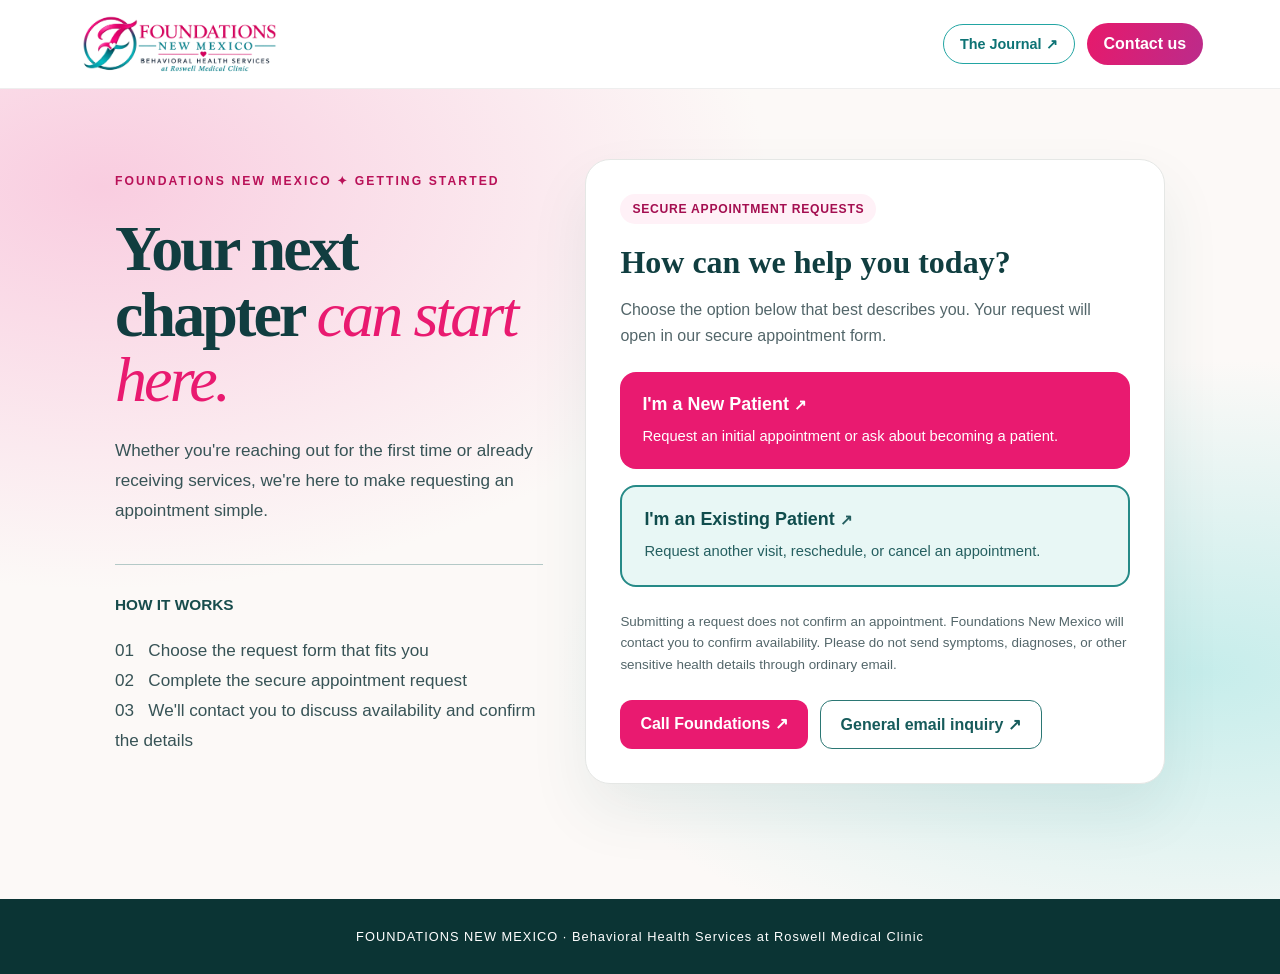
==== commit 27f69d3f: "Replace appointment demo with secure new and existing patient form links" ====
--- a/appointment.html
+++ b/appointment.html
@@ -2,42 +2,22 @@
 <html lang="en"><head><meta charset="utf-8"><meta name="viewport" content="width=device-width,initial-scale=1">
 <title>Request an Appointment | Foundations New Mexico</title>
 <meta name="robots" content="noindex,nofollow"><meta name="description" content="Learn how to request a counseling appointment with Foundations New Mexico in Roswell.">
-<link rel="stylesheet" href="styles.css?v=20261008-appointment-preview">
+<link rel="stylesheet" href="styles.css?v=20261022-appointment-links">
 <style>
 .appointment-shell{min-height:calc(100vh - 90px);background:radial-gradient(ellipse at 8% 12%,#f9cde0 0%,transparent 40%),radial-gradient(ellipse at 94% 72%,#c6edeb 0%,transparent 38%),#fcf9f7;padding:70px 22px 90px}
 .appointment-wrap{max-width:1050px;margin:auto;display:grid;grid-template-columns: .85fr 1.15fr;gap:42px;align-items:start}
 .appointment-intro .eyebrow{color:#b91158;letter-spacing:.17em;font-size:.76rem;font-weight:900}.appointment-intro h1{font:700 clamp(2.8rem,5vw,5rem)/1.02 Georgia,serif;letter-spacing:-.045em;margin:24px 0;color:#113d40}.appointment-intro h1 em{color:#e91a70;font-weight:400}.appointment-intro p{font-size:1.07rem;line-height:1.75;color:#375356}.appointment-steps{margin-top:38px;border-top:1px solid #b4c9c7;padding-top:25px;color:#174c4c;font-size:.96rem;line-height:1.9}.appointment-card{background:white;border:1px solid #e5e7e5;border-radius:25px;padding:34px;box-shadow:0 28px 60px #1d505015}.appointment-pill{display:inline-block;border-radius:100px;padding:8px 12px;background:#fff1f7;color:#a40e50;font-weight:800;font-size:.76rem;letter-spacing:.06em}.appointment-card h2{font:700 2rem Georgia,serif;color:#103e40;margin:20px 0 10px}.appointment-card p{line-height:1.6;color:#53666a}.appointment-demo{border:1px solid #cddbd8;background:#f5fbfa;border-radius:12px;padding:13px 16px;color:#1a5352;font-size:.91rem;margin:18px 0 25px}.appointment-card label{display:block;font-size:.87rem;margin:17px 0 0;color:#214b4c}.appointment-card input,.appointment-card select{border-radius:10px;border:1px solid #c7d6d3;background:#f7faf9;min-height:47px;color:#52676a}.appointment-card input:disabled,.appointment-card select:disabled{opacity:1}.appointment-actions{display:flex;gap:12px;flex-wrap:wrap;margin-top:25px}.appointment-actions a{display:inline-block;padding:14px 20px;border-radius:12px;text-decoration:none;font-weight:800}.appointment-call{background:#e91a70;color:white}.appointment-email{border:1px solid #2b7774;color:#165b5b}.appointment-footnote{font-size:.84rem;color:#5c6c70;margin-top:18px}@media(max-width:760px){.appointment-wrap{grid-template-columns:1fr;gap:25px}.appointment-shell{padding:44px 18px 70px}.appointment-card{padding:24px}.appointment-intro h1{font-size:3.25rem}}
 .demo-submit{display:block;width:100%;border:0;border-radius:12px;padding:15px;margin-top:24px;background:#e91a70;color:#fff;font-size:1rem;font-weight:800;cursor:pointer}.demo-result{margin-top:18px;border:1px solid #b4ded4;border-radius:14px;background:#edf9f6;padding:18px;color:#154e49}.demo-result strong{display:block;margin-bottom:8px}.demo-result p{margin:4px 0 10px;color:#265c56}.appointment-card select{width:100%}
+.appointment-options{display:grid;gap:16px;margin:24px 0}.appointment-option{display:flex;flex-direction:column;gap:9px;padding:22px;border-radius:16px;text-decoration:none;transition:transform .2s ease,box-shadow .2s ease}.appointment-option:hover,.appointment-option:focus-visible{transform:translateY(-2px);box-shadow:0 10px 25px #113d4020}.appointment-option strong{font-size:1.12rem}.appointment-option span{font-size:.92rem;line-height:1.5}.appointment-option-new{background:#e91a70;color:white}.appointment-option-existing{background:#e8f7f5;border:2px solid #268a87;color:#104d4d}.appointment-option-new span{color:white}.appointment-option-existing span{color:#255f60}
 </style></head><body>
 <header class="site-header"><a class="brand" href="index.html" aria-label="Foundations New Mexico home"><img src="foundations-logo-web.webp" alt="Foundations New Mexico"></a><nav class="header-actions" aria-label="Main navigation"><a class="blog-nav" href="journal.html">The Journal ↗</a><a class="request" href="index.html#contact">Contact us</a></nav></header>
 <main class="appointment-shell"><div class="appointment-wrap">
-<section class="appointment-intro"><p class="eyebrow">FOUNDATIONS NEW MEXICO ✦ GETTING STARTED</p><h1>Your next chapter <em>can start here.</em></h1><p>Reaching out is a meaningful first step. We're designing a private, straightforward way for you to request counseling with Foundations New Mexico.</p><div class="appointment-steps"><strong>THE PROCESS</strong><p>01 &nbsp; Tell us how to reach you<br>02 &nbsp; Share the type of support you're looking for<br>03 &nbsp; Our team follows up to discuss availability</p></div></section>
-<section class="appointment-card" aria-labelledby="form-heading"><span class="appointment-pill">DESIGN PREVIEW · NOT YET ACCEPTING REQUESTS</span><h2 id="form-heading">Request an appointment</h2><p>Here's what the online experience will look like once our secure system is ready.</p><div class="appointment-demo"><strong>Preview only.</strong> This interactive walkthrough uses fictional visitors only. No real personal or health information, please.</div>
-<form id="demo-form" autocomplete="off" aria-label="Fictional request walkthrough">
-<label for="demo-name">Example visitor</label><select id="demo-name"><option>Sample Visitor A (fictional)</option><option>Sample Visitor B (fictional)</option></select>
-<label for="demo-contact">How should we reach you?</label><select id="demo-contact"><option>Phone call</option><option>Email</option></select>
-<label for="demo-service">What kind of appointment?</label><select id="demo-service"><option>Individual counseling</option><option>Child or teen counseling</option><option>Couples counseling</option><option>Family counseling</option></select>
-<label for="demo-time">Best time to contact you</label><select id="demo-time"><option>Morning</option><option>Afternoon</option><option>Evening</option></select>
-<button class="demo-submit" type="submit">Try a sample request ↗</button></form>
-<div id="demo-result" class="demo-result" role="status" aria-live="polite" hidden></div>
-<div class="appointment-actions"><a class="appointment-call" href="tel:+15759146446">Call us instead ↗</a><a class="appointment-email" href="mailto:elizabeth@foundationsnewmexico.com?subject=Appointment%20Inquiry">Send an email ↗</a></div><p class="appointment-footnote">Please do not include symptoms, diagnoses, or other private health details in an ordinary email. This walkthrough does not send, save, or schedule anything. Real online requests require secure setup and testing.</p></section>
-</div></main><footer>FOUNDATIONS NEW MEXICO · Behavioral Health Services at Roswell Medical Clinic</footer><script>
-(function(){
-const form=document.getElementById('demo-form'),result=document.getElementById('demo-result');
-form.addEventListener('submit',function(event){
-event.preventDefault();
-const ids=['demo-name','demo-service','demo-contact','demo-time'];
-const values=ids.map(function(id){return document.getElementById(id).value;});
-result.replaceChildren();
-const heading=document.createElement('strong');
-heading.textContent='✦ Sample request prepared — not submitted';
-const details=document.createElement('p');
-details.textContent=values.join(' · ');
-const note=document.createElement('small');
-note.textContent='This is only an on-screen demonstration. Nothing was transmitted, stored, or added to the dashboard.';
-result.append(heading,details,note);
-result.hidden=false;
-result.scrollIntoView({behavior:'smooth',block:'nearest'});
-});
-})();
-</script></body></html>+<section class="appointment-intro"><p class="eyebrow">FOUNDATIONS NEW MEXICO ✦ GETTING STARTED</p><h1>Your next chapter <em>can start here.</em></h1><p>Whether you're reaching out for the first time or already receiving services, we're here to make requesting an appointment simple.</p><div class="appointment-steps"><strong>HOW IT WORKS</strong><p>01 &nbsp; Choose the request form that fits you<br>02 &nbsp; Complete the secure appointment request<br>03 &nbsp; We'll contact you to discuss availability and confirm the details</p></div></section>
+<section class="appointment-card" aria-labelledby="form-heading"><span class="appointment-pill">SECURE APPOINTMENT REQUESTS</span><h2 id="form-heading">How can we help you today?</h2><p>Choose the option below that best describes you. Your request will open in our secure appointment form.</p>
+<div class="appointment-options">
+<a class="appointment-option appointment-option-new" href="https://hptz.io/0tsLNUx" target="_blank" rel="noopener noreferrer"><strong>I'm a New Patient <span aria-hidden="true">↗</span></strong><span>Request an initial appointment or ask about becoming a patient.</span></a>
+<a class="appointment-option appointment-option-existing" href="https://hptz.io/0igQYdI" target="_blank" rel="noopener noreferrer"><strong>I'm an Existing Patient <span aria-hidden="true">↗</span></strong><span>Request another visit, reschedule, or cancel an appointment.</span></a>
+</div>
+<p class="appointment-footnote">Submitting a request does not confirm an appointment. Foundations New Mexico will contact you to confirm availability. Please do not send symptoms, diagnoses, or other sensitive health details through ordinary email.</p>
+<div class="appointment-actions"><a class="appointment-call" href="tel:+15759146446">Call Foundations ↗</a><a class="appointment-email" href="mailto:elizabeth@foundationsnewmexico.com?subject=General%20Inquiry">General email inquiry ↗</a></div>
+</section></div></main><footer>FOUNDATIONS NEW MEXICO · Behavioral Health Services at Roswell Medical Clinic</footer></body></html>
